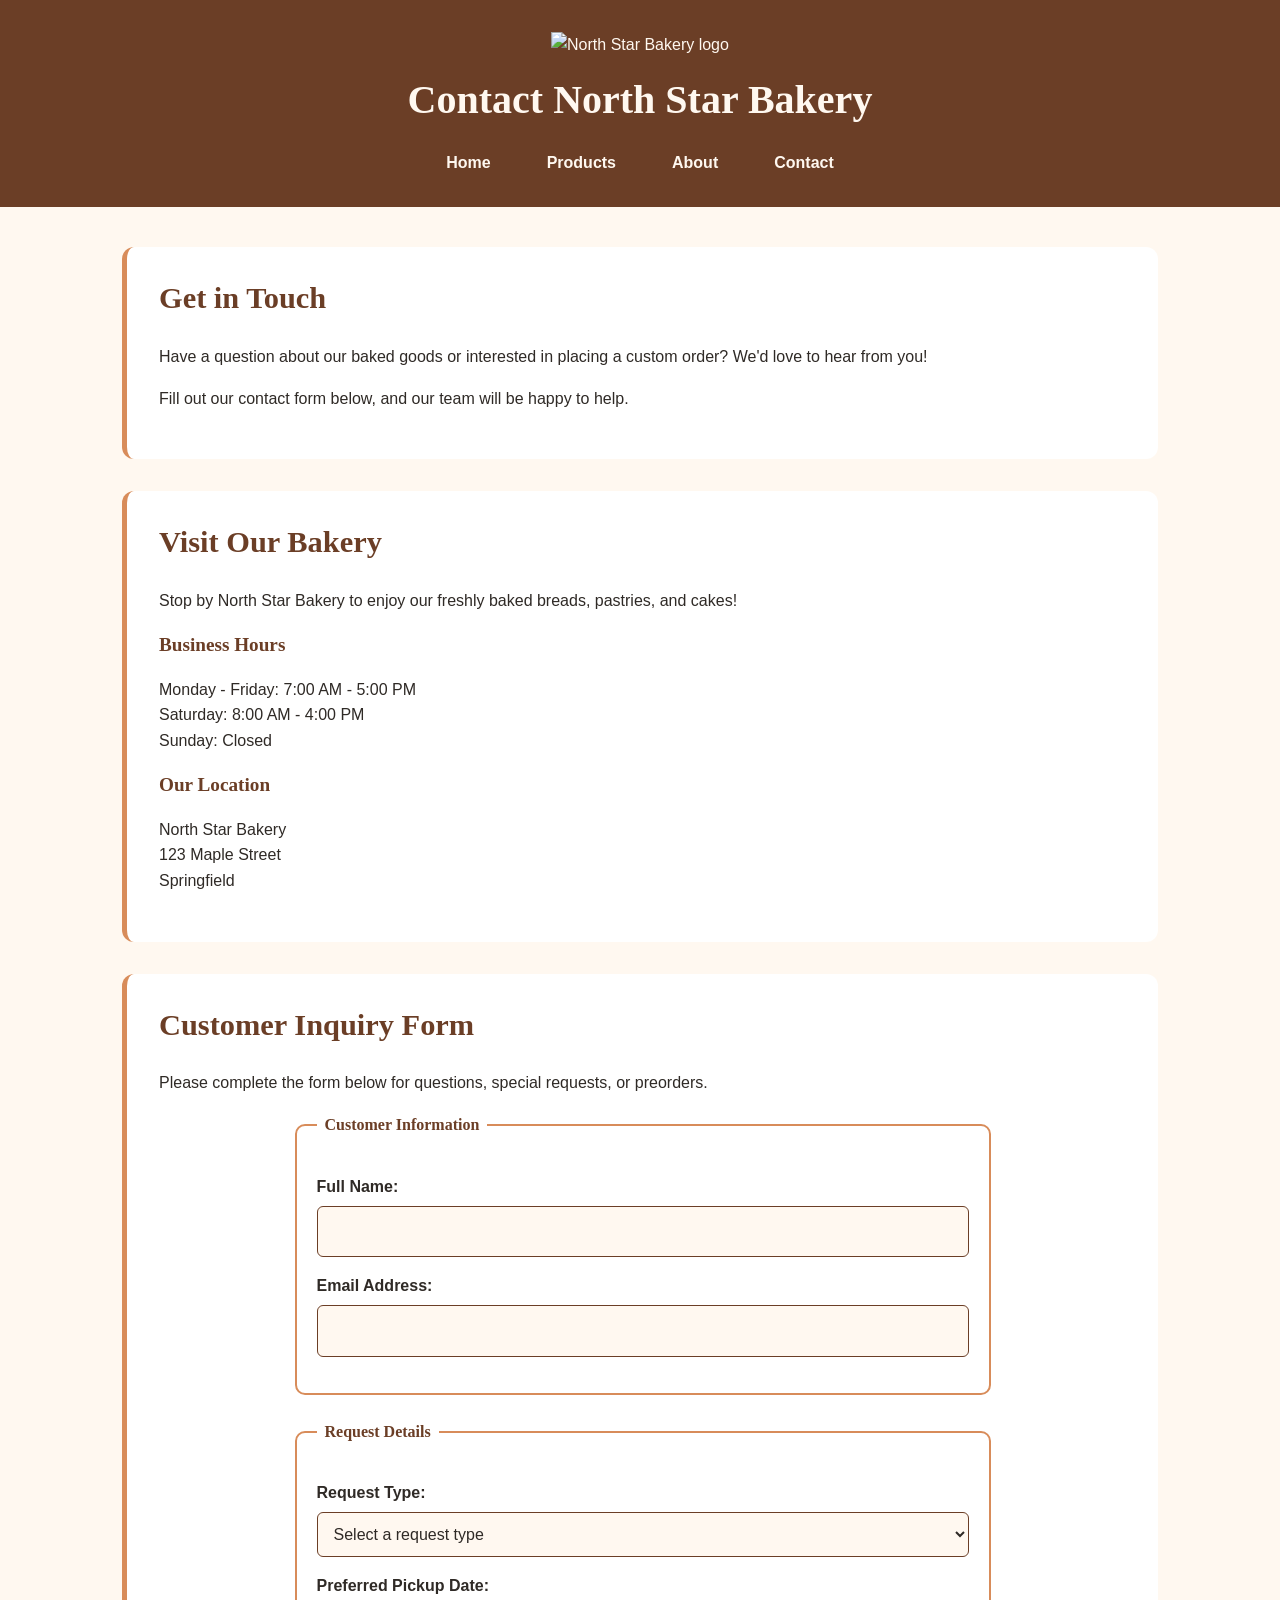
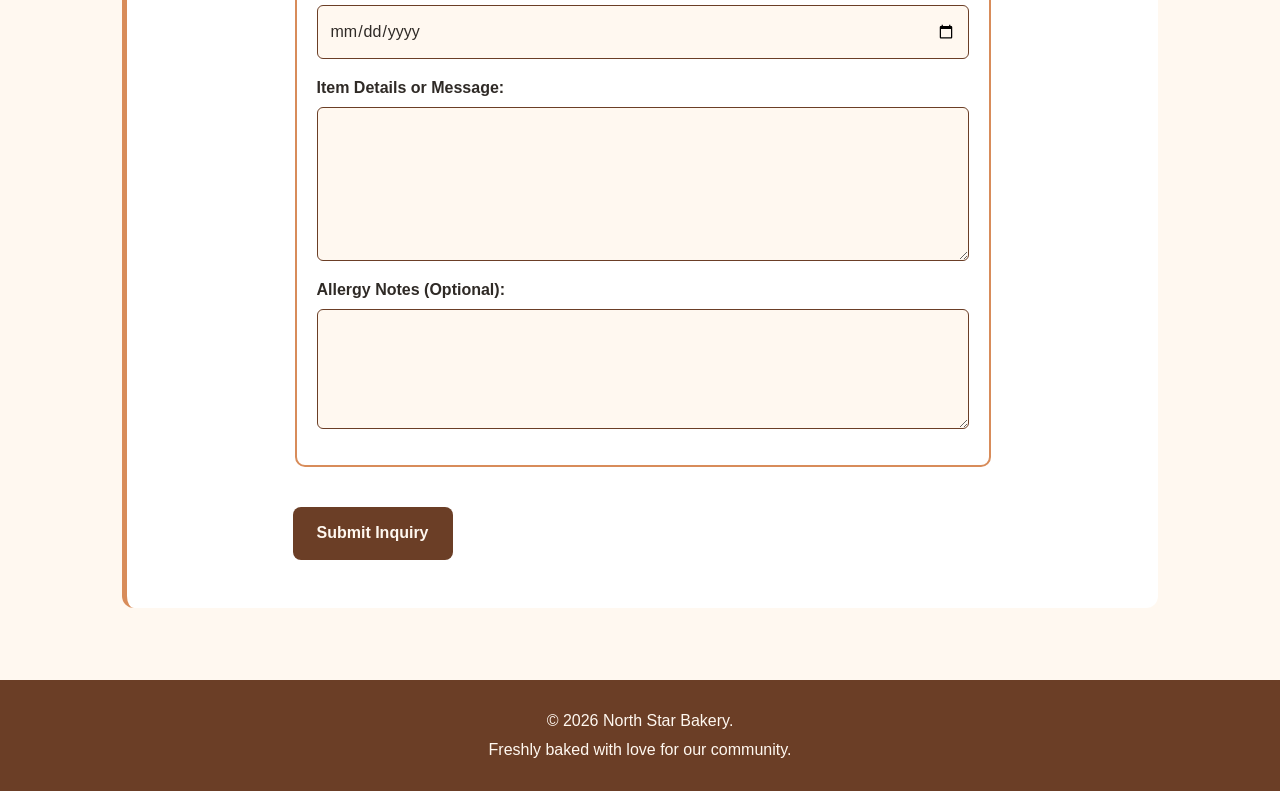
==== contact.html @ 048fbc65 "Add files via upload" ====
<!DOCTYPE html>
<html lang="en">

<head>
    <meta charset="UTF-8">
    <meta name="viewport" content="width=device-width, initial-scale=1.0">
    <title>North Star Bakery | Contact Us</title>
    <link rel="stylesheet" href="styles.css">
</head>

<body>

    <header>
        <img src="media/bakery-logo_c.png" alt="North Star Bakery logo" width="180">

        <h1>Contact North Star Bakery</h1>

        <nav aria-label="Main navigation">
            <ul>
                <li><a href="index.html">Home</a></li>
                <li><a href="products.html">Products</a></li>
                <li><a href="about.html">About</a></li>
                <li><a href="contact.html">Contact</a></li>
            </ul>
        </nav>
    </header>

    <main>
        <section>
            <h2>Get in Touch</h2>
            <p>
                Have a question about our baked goods
                or interested in placing a custom order?
                We'd love to hear from you!
            </p>

            <p>
                Fill out our contact form below,
                and our team will be happy to help.
            </p>
        </section>

        <section>
            <h2>Visit Our Bakery</h2>
            <p>
                Stop by North Star Bakery to enjoy our
                freshly baked breads, pastries, and cakes!
            </p>

            <h3>Business Hours</h3>
            <p>
                Monday - Friday: 7:00 AM - 5:00 PM<br>
                Saturday: 8:00 AM - 4:00 PM<br>
                Sunday: Closed
            </p>

            <h3>Our Location</h3>
            <p>
                North Star Bakery<br>
                123 Maple Street<br>
                Springfield
            </p>
        </section>

        <section>
            <h2>Customer Inquiry Form</h2>
            <p>
                Please complete the form below for questions,
                special requests, or preorders.
            </p>

            <form action="#" method="get">
                <fieldset>
                    <legend>Customer Information</legend>

                    <p>
                        <label for="customer-name">Full Name:</label>
                        <input type="text" id="customer-name" name="customer-name" required>
                    </p>

                    <p>
                        <label for="customer-email">Email Address:</label>
                        <input type="email" id="customer-email" name="customer-email" required>
                    </p>
                </fieldset>

                <fieldset>
                    <legend>Request Details</legend>

                    <p>
                        <label for="request-type">Request Type:</label>
                        <select id="request-type" name="request-type" required>
                            <option value="">Select a request type</option>
                            <option value="question">General Question</option>
                            <option value="preorder">Preorder</option>
                            <option value="custom-cake">Custom Cake</option>
                        </select>
                    </p>

                    <p>
                        <label for="pickup-date">Preferred Pickup Date:</label>
                        <input type="date" id="pickup-date" name="pickup-date">
                    </p>

                    <p>
                        <label for="item-details">Item Details or Message:</label>
                        <textarea id="item-details" name="item-details" rows="5" cols="40" required></textarea>
                    </p>

                    <p>
                        <label for="allergy-notes">Allergy Notes (Optional):</label>
                        <textarea id="allergy-notes" name="allergy-notes" rows="3" cols="40"></textarea>
                    </p>

                </fieldset>
                <p>
                    <button type="submit">Submit Inquiry</button>
                </p>
            </form>
        </section>

    </main>


    <footer>
        <p>&copy; 2026 North Star Bakery.</p>
        <p>Freshly baked with love for our community.</p>
    </footer>

</body>

</html>
---- styles.css ----
/* North Star Bakery - Visual Design */

/* Main colors and fonts */
:root {
    --cream: #FFF8F0;
    --brown: #6B3E26;
    --peach: #D88C5A;
    --charcoal: #2F2A26;
}

/* Basic page styling */
* {
    box-sizing: border-box;
}

body {
    margin: 0;
    background-color: var(--cream);
    color: var(--charcoal);
    font-family: Arial, sans-serif;
    font-size: 16px;
    line-height: 1.6;
}

/* Headings */
h1,
h2,
h3 {
    font-family: Georgia, serif;
    color: var(--brown);
    line-height: 1.3;
}

h1 {
    font-size: 2rem;
}

h2 {
    font-size: 1.6rem;
}

h3 {
    font-size: 1.2rem;
}

/* Links */
a {
    color: var(--brown);
}

a:hover {
    color: var(--peach);
}


/* Header and navigation */
header {
    background-color: var(--brown);
    color: var(--cream);
    text-align: center;
    padding: 2rem 1rem;
}

header img {
    max-width: 180px;
    height: auto;
}

header h1 {
    color: var(--cream);
    margin: 1rem 0;
}

/* Mobile-first navigation */
nav ul {
    display: flex;
    flex-direction: column;
    align-items: center;
    gap: 0.75rem;
    list-style: none;
    padding: 0;
    margin: 1.5rem 0 0;
}

nav a {
    color: var(--cream);
    text-decoration: none;
    font-weight: bold;
    padding: 0.5rem 1rem;
    border-radius: 6px;
}

nav a:hover,
nav a:focus-visible {
    background-color: var(--peach);
    color: var(--charcoal);
}


/* Main content */
main {
    width: 100%;
    max-width: 1100px;
    margin: 0 auto;
    padding: 1.5rem 1rem;
}

/* Bakery content sections */
main section {
    background-color: #FFFFFF;
    padding: 1.5rem;
    margin-bottom: 1.5rem;
    border-radius: 12px;
    border-left: 5px solid var(--peach);
}

/* Section headings */
main h2 {
    margin-top: 0;
}

/* Images and video */
main img,
main video {
    display: block;
    max-width: 100%;
    height: auto;
    border-radius: 10px;
}

/* Product image captions */
figure {
    margin: 1.5rem 0;
}

figcaption {
    margin-top: 0.75rem;
    font-style: italic;
    color: var(--brown);
}

/* Footer */
footer {
    background-color: var(--brown);
    color: var(--cream);
    text-align: center;
    padding: 1.5rem 1rem;
}

footer p {
    margin: 0.25rem 0;
}


/* Contact form styling */
form {
    display: flex;
    flex-direction: column;
    gap: 1.5rem;
}

fieldset {
    border: 2px solid var(--peach);
    border-radius: 10px;
    padding: 1.25rem;
    min-width: 0;
}

legend {
    font-family: Georgia, serif;
    font-weight: bold;
    color: var(--brown);
    padding: 0 0.5rem;
}

label {
    display: block;
    font-weight: bold;
    margin-top: 1rem;
    margin-bottom: 0.4rem;
}

input,
select,
textarea {
    display: block;
    width: 100%;
    padding: 0.75rem;
    border: 1px solid var(--brown);
    border-radius: 6px;
    font: inherit;
    background-color: var(--cream);
    color: var(--charcoal);
}

textarea {
    min-height: 120px;
    resize: vertical;
}

input:focus-visible,
select:focus-visible,
textarea:focus-visible {
    outline: 3px solid var(--peach);
    outline-offset: 2px;
}

button,
input[type="submit"] {
    background-color: var(--brown);
    color: var(--cream);
    border: none;
    border-radius: 8px;
    padding: 0.85rem 1.5rem;
    font: inherit;
    font-weight: bold;
    cursor: pointer;
}

button:hover,
input[type="submit"]:hover {
    background-color: var(--peach);
    color: var(--charcoal);
}


/* Responsive design for tablets and desktops */
@media (min-width: 768px) {

    /* Arrange navigation links horizontally */
    nav ul {
        flex-direction: row;
        justify-content: center;
        gap: 1.5rem;
    }

    /* Give content more breathing room */
    main {
        padding: 2.5rem 2rem;
    }

    main section {
        padding: 2rem;
        margin-bottom: 2rem;
    }

    /* Make the contact form easier to read */
    form {
        max-width: 700px;
        margin: 0 auto;
    }

    /* Increase heading sizes on larger screens */
    h1 {
        font-size: 2.5rem;
    }

    h2 {
        font-size: 1.9rem;
    }
}
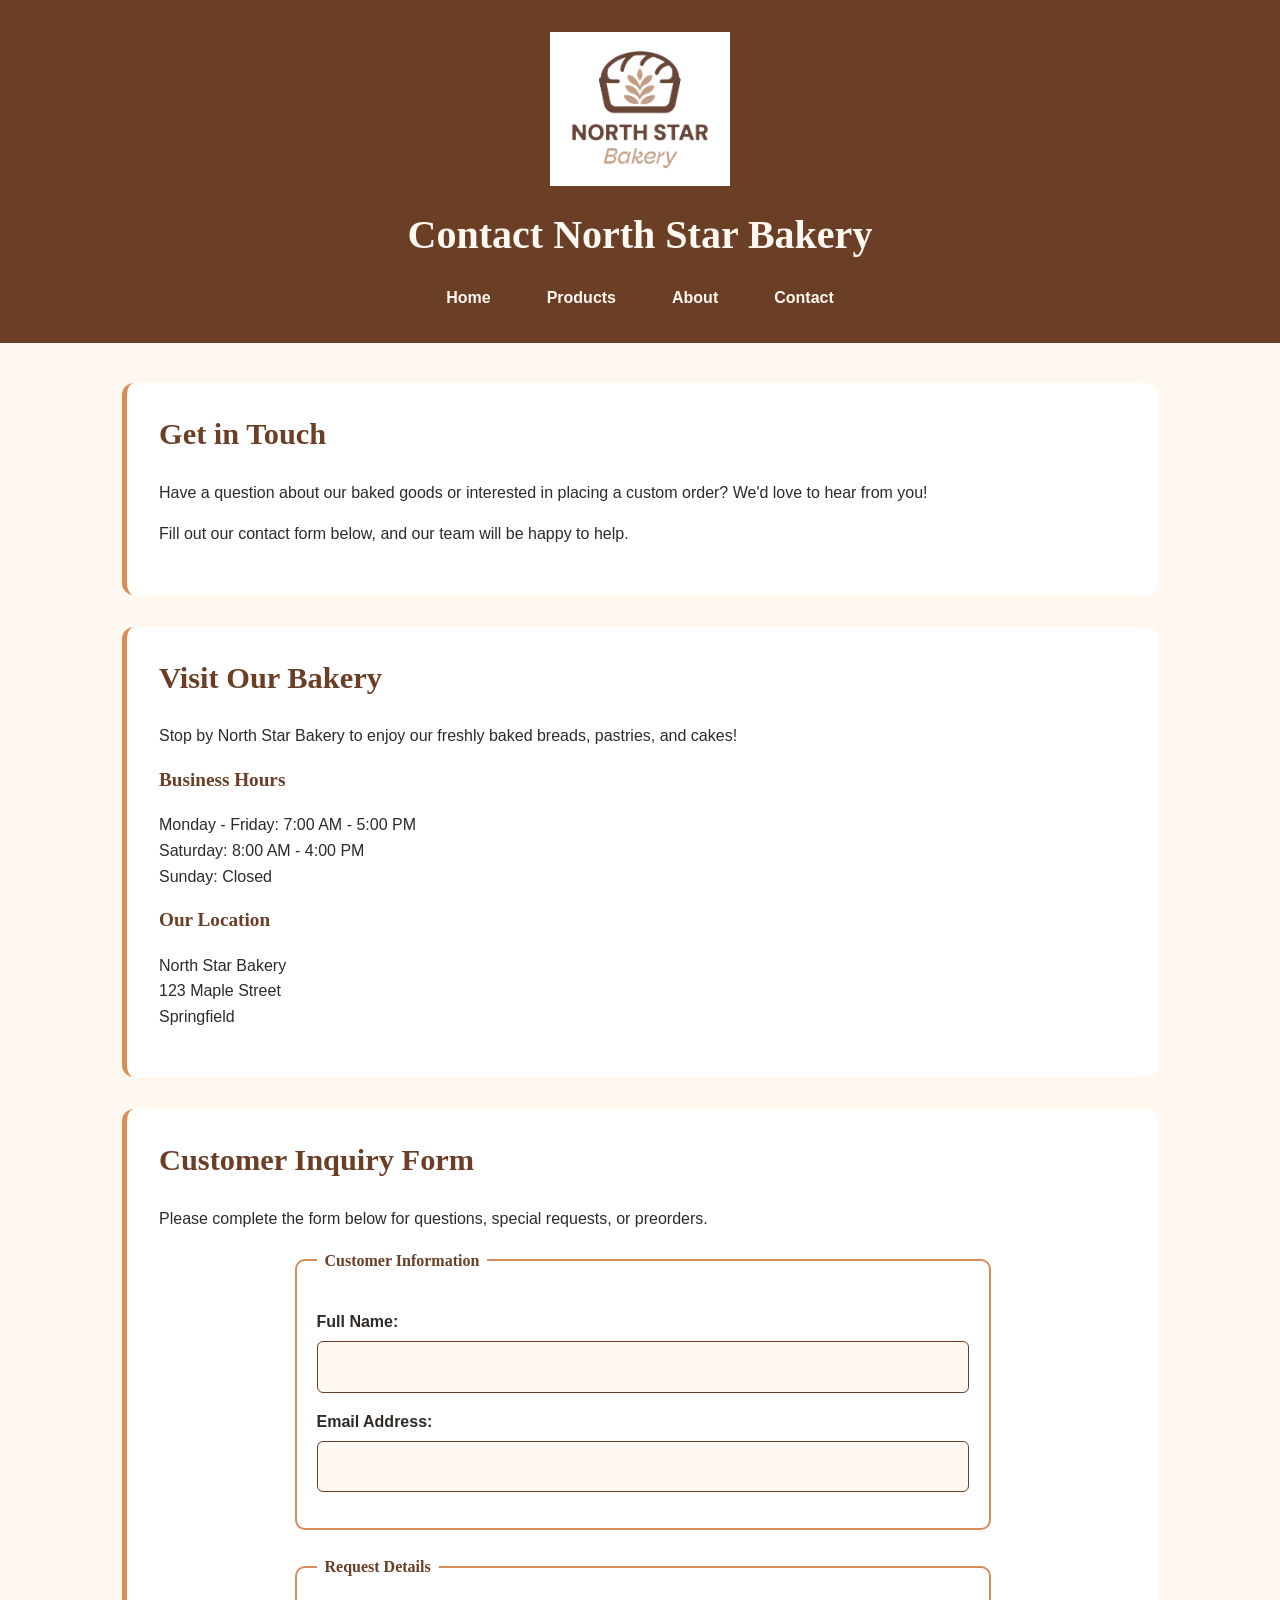
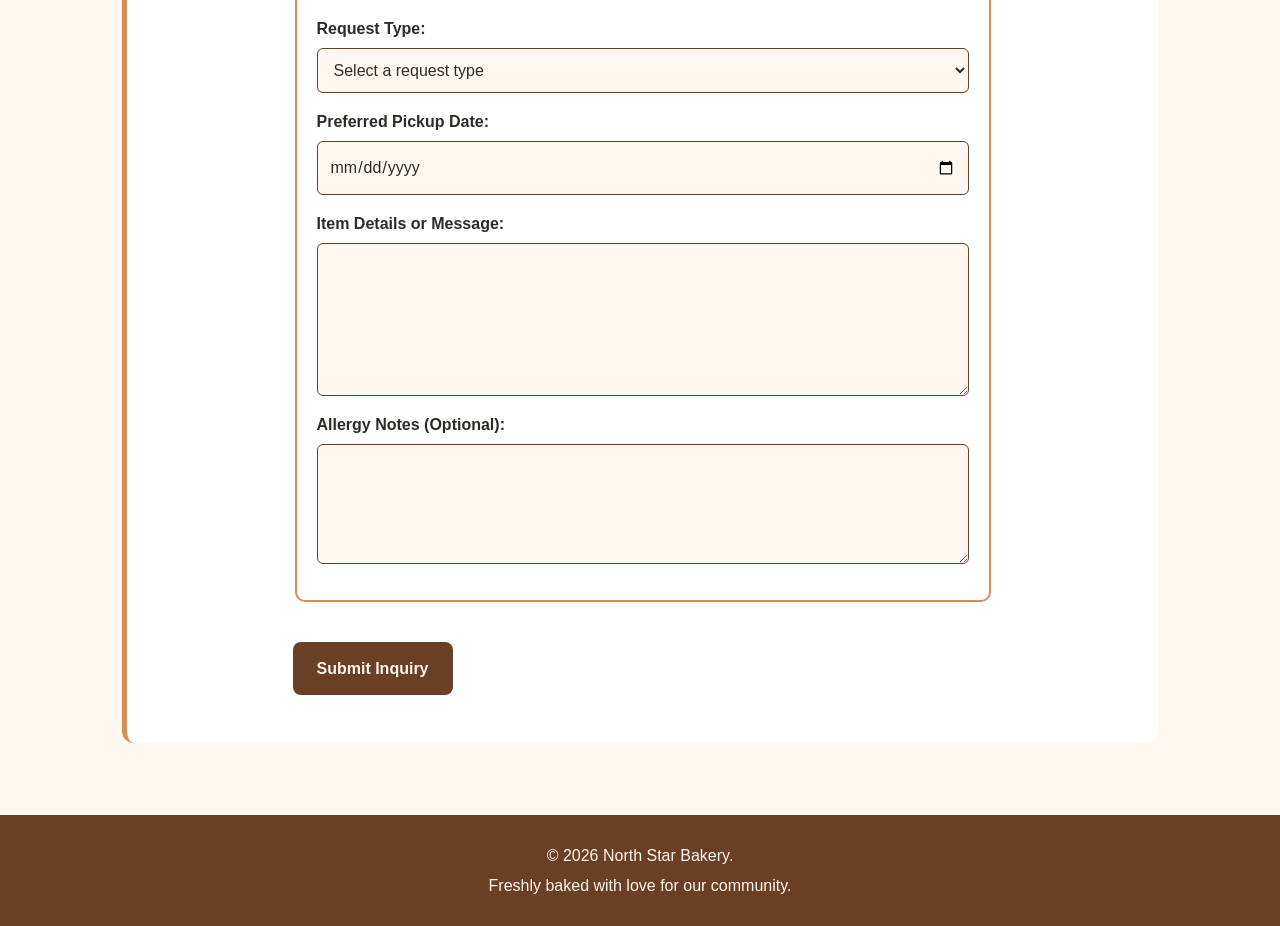
==== commit f94cdd2d: "Add form validation setup Updated the contact form to include error message spans for name and email" ====
--- a/contact.html
+++ b/contact.html
@@ -69,18 +69,20 @@
                 special requests, or preorders.
             </p>
 
-            <form action="#" method="get">
+            <form action="#" method="get" id="contact-form" novalidate>
                 <fieldset>
                     <legend>Customer Information</legend>
 
                     <p>
                         <label for="customer-name">Full Name:</label>
                         <input type="text" id="customer-name" name="customer-name" required>
+                        <span id="name-error" class="error-message"></span>
                     </p>
 
                     <p>
                         <label for="customer-email">Email Address:</label>
                         <input type="email" id="customer-email" name="customer-email" required>
+                        <span id="email-error" class="error-message"></span>
                     </p>
                 </fieldset>
 
@@ -127,6 +129,7 @@
         <p>Freshly baked with love for our community.</p>
     </footer>
 
+    <script src="script.js"></script>
 </body>
 
-</html>+</html>
--- a/styles.css
+++ b/styles.css
@@ -1,6 +1,3 @@
-/* North Star Bakery - Visual Design */
-
-/* Main colors and fonts */
 :root {
     --cream: #FFF8F0;
     --brown: #6B3E26;
@@ -119,9 +116,9 @@
     margin-top: 0;
 }
 
-/* Images and video */
+/* Images and audio */
 main img,
-main video {
+main audio {
     display: block;
     max-width: 100%;
     height: auto;
@@ -234,7 +231,6 @@
         gap: 1.5rem;
     }
 
-    /* Give content more breathing room */
     main {
         padding: 2.5rem 2rem;
     }
@@ -244,13 +240,11 @@
         margin-bottom: 2rem;
     }
 
-    /* Make the contact form easier to read */
     form {
         max-width: 700px;
         margin: 0 auto;
     }
 
-    /* Increase heading sizes on larger screens */
     h1 {
         font-size: 2.5rem;
     }
@@ -258,4 +252,4 @@
     h2 {
         font-size: 1.9rem;
     }
-}+}
